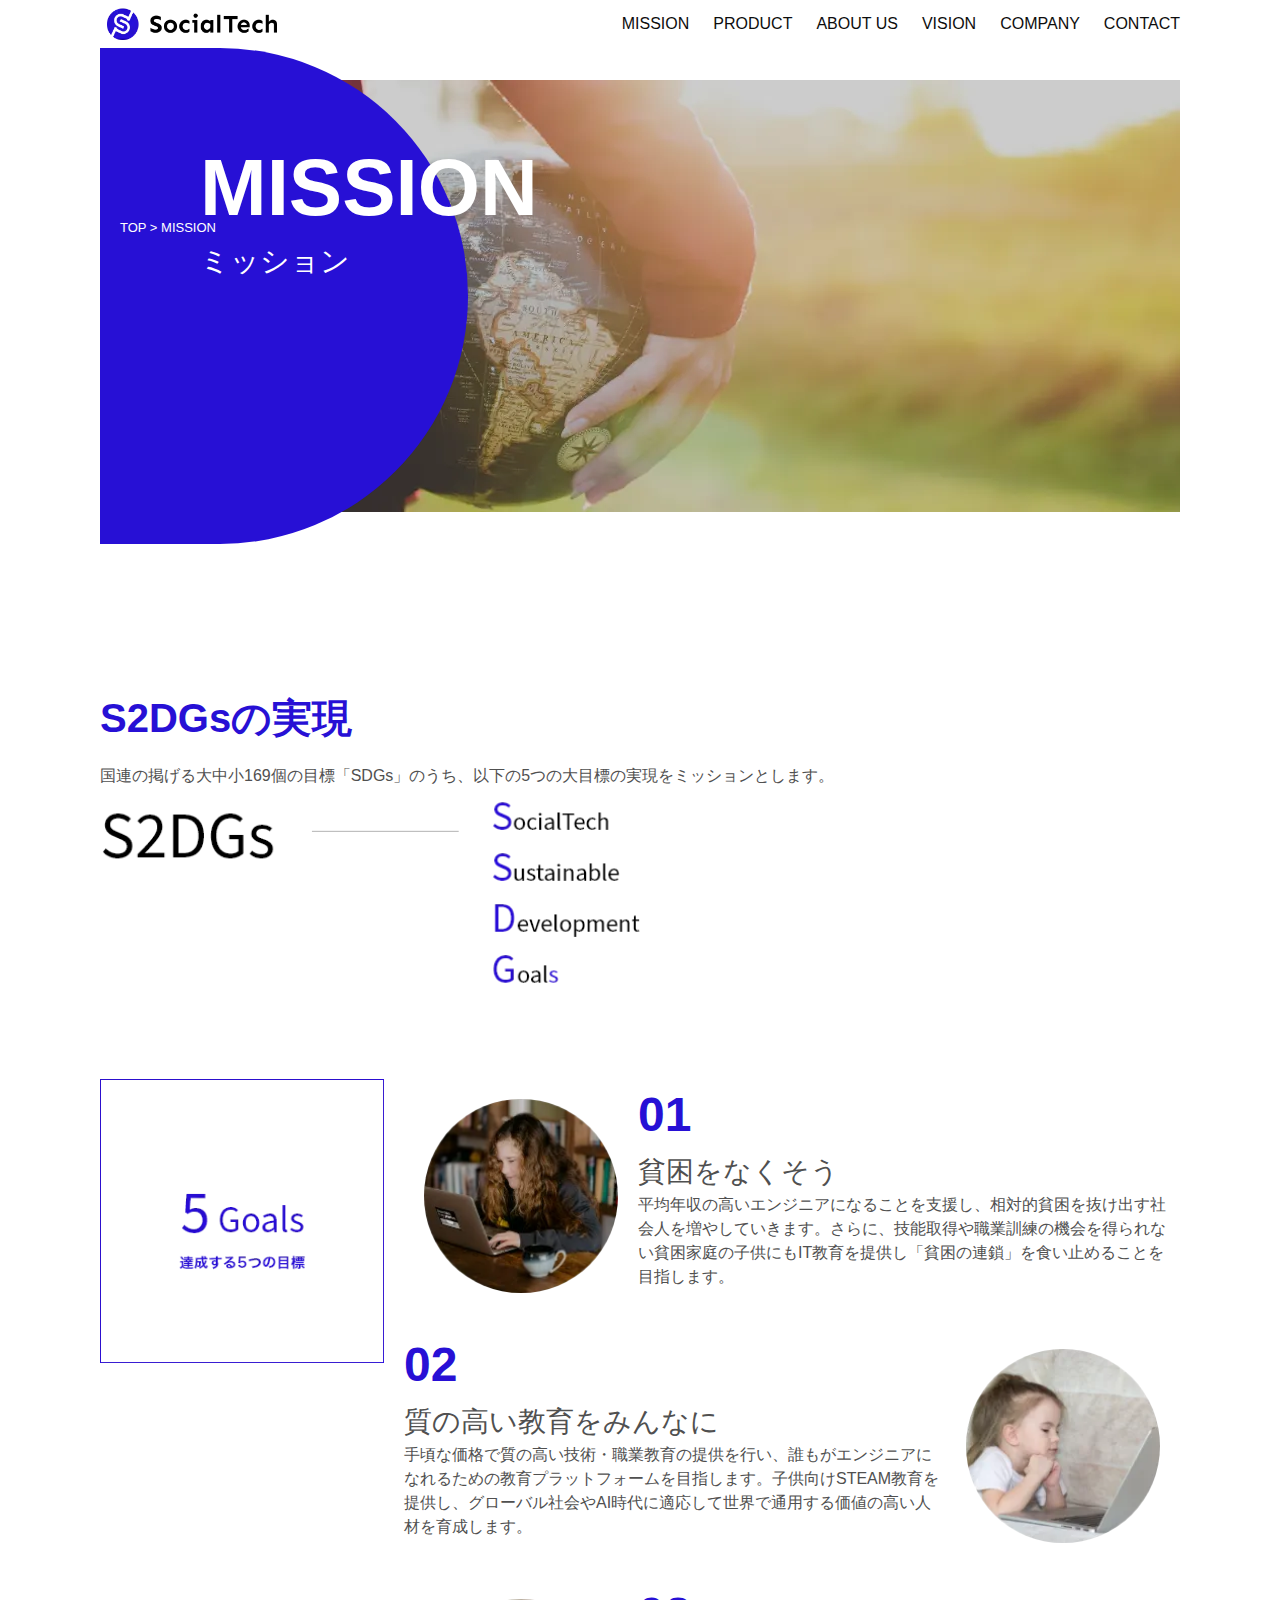
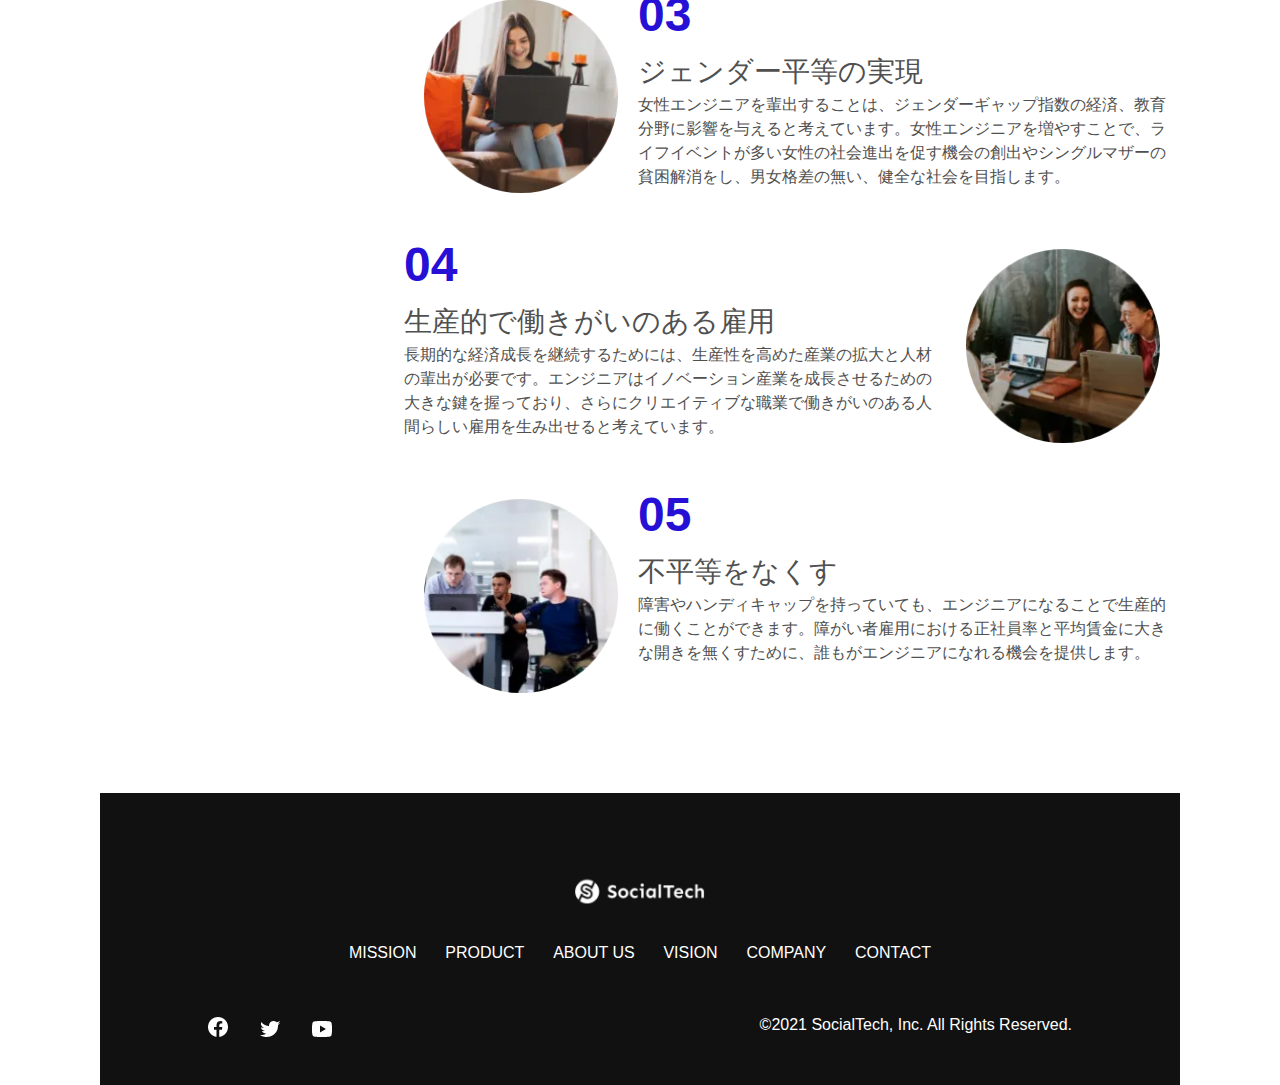
==== mission.html @ 4c39cb64 "初回コミット" ====
﻿<!DOCTYPE html>
<html lang="ja">
<head>
	<meta charset="UTF-8">
	<meta http-equiv="X-UA-Compatible" content="IE=edge">
	<!-- viewport -->
	<meta name="viewport" content="width=device-width, initial-scale=1.0">
	<meta name="description" content="SocialTechが目指す5つの目標（S2DGs）を紹介します。">
	<title>SocialTech - MISSION ミッション -</title>
	<!-- css -->
	<link rel="stylesheet" type="text/css" href="css/reset.css">
	<link rel="stylesheet" type="text/css" href="css/style.css">
	<link rel="stylesheet" type="text/css" href="css/responsive.css">

	<!-- インクルード読込 -->
 <script src="js/jquerymin3.6.3.js"></script>
 <script>
   $(function() {
					$("#header").load("header.html");
					$("#footer").load("footer.html");
			});
	</script>

</head>
<body>
	<!-- header.html読込 -->
	<div id="header"></div>

	<main>
		<article>

			<section id="mission-main">
				<div id="mission-title">
					<h1>MISSION</h1>
					<span>ミッション</span>
					<!-- <div>TOP > MISSION</div> -->
					<!-- <div id="breadcrumbs">TOP > MISSION</div> -->
					<div style=" position: absolute; top: 10.6rem; left: 1.25rem; font-size: 13px;">TOP > MISSION</div>
				</div>
			</section>

			<section id="mission-s2dgs">
				<h2 class="mission-h2">S2DGsの実現</h2>
				<p>国連の掲げる大中小169個の目標「SDGs」のうち、以下の5つの大目標の実現をミッションとします。</p>
				<img src="images/mission/mission-s2dgs.webp" alt="S2DGs">
			</section>
	
			<section id="mission-5goals">
				<div>
					<img id="s2dgs-image" src="images/mission/mission-5goals.webp" alt="5Goals">
				</div>

				<div>
					<div>
						<img class="fivegoals-image-left" src="images/mission/mission-5goals01.webp" alt="PCを操作する女の子">
						<span class="fivegoals-number">01</span>
						<h3 class="fivegoals-h3">貧困をなくそう</h3>
						<p class="fivegoals-p">
								平均年収の高いエンジニアになることを支援し、相対的貧困を抜け出す社会人を増やしていきます。さらに、技能取得や職業訓練の機会を得られない貧困家庭の子供にもIT教育を提供し「貧困の連鎖」を食い止めることを目指します。
						</p>
					</div>

					<div>
						<img class="fivegoals-image-right" src="images/mission/mission-5goals02.webp" alt="PCを見つめる小さい女の子">
						<span class="fivegoals-number">02</span>
						<h3 class="fivegoals-h3">質の高い教育をみんなに</h3>
						<p class="fivegoals-p">
								手頃な価格で質の高い技術・職業教育の提供を行い、誰もがエンジニアになれるための教育プラットフォームを目指します。子供向けSTEAM教育を提供し、グローバル社会やAI時代に適応して世界で通用する価値の高い人材を育成します。
						</p>
					</div>

					<div>
						<img class="fivegoals-image-left" src="images/mission/mission-5goals03.webp" alt="PCを操作する女性">
						<span class="fivegoals-number">03</span>
						<h3 class="fivegoals-h3">ジェンダー平等の実現</h3>
						<p class="fivegoals-p">
								女性エンジニアを輩出することは、ジェンダーギャップ指数の経済、教育分野に影響を与えると考えています。女性エンジニアを増やすことで、ライフイベントが多い女性の社会進出を促す機会の創出やシングルマザーの貧困解消をし、男女格差の無い、健全な社会を目指します。
						</p>
					</div>

					<div>
						<img class="fivegoals-image-right" src="images/mission/mission-5goals04.webp" alt="笑顔で話し合う3人の男女">
						<span class="fivegoals-number">04</span>
						<h3 class="fivegoals-h3">生産的で働きがいのある雇用</h3>
						<p class="fivegoals-p">
								長期的な経済成長を継続するためには、生産性を高めた産業の拡大と人材の輩出が必要です。エンジニアはイノベーション産業を成長させるための大きな鍵を握っており、さらにクリエイティブな職業で働きがいのある人間らしい雇用を生み出せると考えています。
						</p>
					</div>

					<div>
						<img class="fivegoals-image-left" src="images/mission/mission-5goals05.webp" alt="障害を持つ男性が生き生きと働く様子">
						<span class="fivegoals-number">05</span>
						<h3 class="fivegoals-h3">不平等をなくす</h3>
						<p class="fivegoals-p">
								障害やハンディキャップを持っていても、エンジニアになることで生産的に働くことができます。障がい者雇用における正社員率と平均賃金に大きな開きを無くすために、誰もがエンジニアになれる機会を提供します。
						</p>
					</div>
				</div>
				<!-- hako -->

			</section>

	 </article>
	</main>



	<!-- footer.html読込 -->
	<div id="footer"></div>
</body>
</html>
---- css/style.css ----
@charset "utf-8";
/* --------------------------------------------------------
	style
-------------------------------------------------------- */
/* ーーーーーーーーーーーーーーーindexページ */
/* main-visual */
 #main-visual{
  position: relative;
  height: 400px;
 }
 #main-visual > img{
  z-index: 10;
  max-width: 620px;
  position: absolute;
  top: 0;
  right: 0;
  border-radius: 476px 0 0 0;
 }
 #main-message{
  z-index: 11;
  max-width: 620px;
  height: 100%;
  width: 100%;
  position: absolute;
  top: 0;
  left: 0;
  background-color: #2710d5;
  border-radius: 0 0 476px 0;
 }
 #main-message > h1{
  color: #ffffff;
  font-size: 4.1rem;
  font-weight: 900;
  margin: 100px 0 0 50px;
 }
 #main-message > p{
  color: #ffffff;
  font-size: 2rem;
  margin: 0 0 0 50px;
 }

 /* mission */
 #mission #mission-flex{
  display: flex;
 }
 #mission #mission-flex > div{
  width: calc(100% / 2);
  margin: 2rem;
 }
 #mission #mission-flex > div > #s2dgs{
  margin-top: 3rem;
 }

 /* button-more もっとみる */
 a.button-more > img{
  margin-top: 1rem;
  width: 50%;
 }
 a.button-more:hover,
 a.button-more:active{
  opacity: 50%;
 }
 a.button-more:visited{
  opacity: 100%;
 }
 
 /* product */
 #product{
  background-color: #fafafa;
  padding: 0.62rem 2.5rem 0px;
 }
 #product > div{
  margin-top: 2rem;
  display: flex;
 }
 /* left */
 #product-left {
  width: 50%;
  margin-right: 1.25rem;
 }
/* right */
 #product-right {
  width: 50%;
  margin-left: 1.25rem;
  margin-top: 5rem;
 }
 /* 画像＋説明の枠 */
 #product-left > div {
  position: relative;
  height: 30rem;
  margin-right: 1.25rem;
 }
 #product-right > div {
  position: relative;
  height: 30rem;
  margin-left: 1.25rem;
 }
 /* 見出し */
 #product-left .product-explain,
 #product-right .product-explain{
  position: absolute;
  left: 0;
  top: 17.5rem;
  margin: 0 2.5rem;
  padding: 1.25rem;
  box-shadow: 5px 5px 10px rgba(0, 0, 0, 0.05);
  background-color: #ffffff;
 }
 /* 説明文の英語 */
 .product-explain > span {
  color: #2710d5;
  font-weight: bold;
  font-size: 16px;
  margin: 0;
 }
 /* 説明文 */
 .product-explain > p {
  font-size: 14px;
 }

 /* product-more bottonもっとみる */
 a.product-more{
  margin: 0 auto -2.8rem;
 }
 a.product-more:hover,
 a.product-more:active{
  opacity: 50%;
 }
 a.product-more:visited{
  opacity: 100%;
 }

 /* ABOUT US */
#aboutus > div{
display: flex;
}
/* 画像1 */
.culture-img{
 align-self: flex-start;
}
/* 画像2 */
.culture-img2{
 margin-top: 3.12rem;
}
/* table */
.culture-table{
 margin-right: 3.12rem;
}
/* 数字 */
.culture-table tr td{
 vertical-align: top;
}
.culture-table tr .culture-wrap{
 padding-top: 1rem;
}
.culture-table tr td .culture-num{
 font-size: 5rem;
 color: #2710d5;
 margin: 0 1.25rem 0 0;
}
/* 英語の見出し */
.culture-table tr td .culture-en{
 align-self: flex-start;
 font-size: 1.5rem;
 color: #2710d5;
 font-weight: 900;
 display: block;
}
/* 日本語の見出し */
.culture-table tr td .culture-jp{
 font-size: 1.75rem;
 font-weight: 900;
}

/* VISION */
#vision > div{
 display: flex;
 justify-content: space-between;
 flex-wrap: wrap;
}
#vision > div .vision-box{
 width: 300px;
 height: 300px;
 position: relative;
 margin-bottom: 1.87rem;
}
#vision > div .vision-box > img{
 position: absolute;
 top: 0;
 left: 0;
 z-index: 30;
}
#vision > div .vision-box > span{
 position: absolute;
 top: 0;
 left: 0;
 z-index: 31;
}
/* 英語の見出し */
#vision > div .vision-box span > h4{
 color: #2710d5;
 font-size: 1.25rem;
 margin: 5rem 0 0 0;
 font-weight: 900;
}
#vision > div .vision-box span > h4::first-letter {
 font-size: 2.5rem;
}
#vision > div .vision-box span > h5{
 font-size: 1.25rem;
 font-weight: 900;
}
#vision > div .vision-box span > p{
 margin-top: 0.62rem;
}

/* COMPANY */
/* table */
#company #company-table{
 width: 100%;
}
#company #company-table .tableheader{
 text-align: left;
 font-weight: 900;
 border-top: 1px solid #2710d5;
 border-bottom: 1px solid #2710d5;
 width: 30%;
 padding: 0.65rem 0 0.6rem 1rem;
}
#company #company-table .cell{
 text-align: left;
 border-top: 1px solid #ececec;
 border-bottom: 1px solid #ececec;
 width: 70%;
 padding: 1rem 0 1rem 1rem;
}
#company > iframe{
 margin-top: 2.5rem;
}

/* CONTACT */
#contact > form > div{
 display: flex;
 flex-direction: row;
 flex-wrap: wrap;
 padding-bottom: 1.87rem;
}
/* 左の見出し */
.contact-heading{
 width: 30%;
}
/* 見出しラベル */
.contact-label {
 font-weight: bold;
}
/* 必須 */
.contact-span {
 color: #ce2222;
 margin: 0 0 0 20px;
 font-weight: bold;
}
.contact-textbox{
 width: 400px;
 height: 56px;
 background-color: #fafafa;
 border-bottom: 1px solid #707070;
}
.contact-textarea{
 width: 400px;
 height: 200px;
 background-color: #fafafa;
 border-bottom: 1px solid #707070;
}
/* 個人情報の取り扱い */
details {
 width: 700px;
}
details > div {
 background-color: #fafafa;
 padding: 1.25rem;
} 
details > div > span {
 font-weight: bold;
}

/* ーーーーーーーーーーーーーーーMISSIONページ */
/* ミッションのメインビジュアル */
#mission-main{
 height: 496px;
 width: 100%;
 background-image: url("../images/mission/mission-main.webp");
 background-repeat: no-repeat;
 background-position-y: center;
}
#mission-title{
 background-color: #2710d5;
 width: 368px;
 height: 496px;
 border-radius: 0 248px 248px 0;
 position: relative;
}
/* MISSION */
#mission-title > h1{
 position: absolute;
 top: 5rem;
 left: 100px;
 font-size: 5rem;
 font-weight: 900;
 color: #ffffff;
}
/* ミッション */
#mission-title > span{
 position: absolute;
 top: 12rem;
 left: 100px;
 font-size: 1.8rem;
 color: #ffffff;
}
/* パンくずリスト */
#mission-title > div{
 position: absolute;
 top: 350px;
 left: 100px;
 font-size: 16px;
 color: #ffffff;
}

/* mission-s2dgs */
#mission-s2dgs .mission-h2{
 color: #2710d5;
 font-size: 2.5rem;
}
#mission-s2dgs .mission-h2::after{
 content: none;
}
#mission-s2dgs P{
 margin-top: 1rem;
}
#mission-s2dgs > img{
 width: 50%;
}

/* 丸抜き写真 */
#mission-5goals{
 display: flex;
}
#mission-5goals > div > #s2dgs-image{
 width: 304px;
 padding-right: 1.25rem;
}
#mission-5goals > div > div{
 margin-bottom: 2.5rem;
}
/* 右画像 */
#mission-5goals > div > div > .fivegoals-image-right{
 width: 25%;
 float: right;
 margin: 1.25rem;
}
/* 左画像 */
#mission-5goals > div > div > .fivegoals-image-left{
 width: 25%;
 float: left;
 margin: 1.25rem;
}
/* 数字 */
.fivegoals-number {
 color: #2710d5;
 font-size: 48px;
 font-weight: 900;
 margin: 0;
}
.fivegoals-h3 {
 font-size: 1.75rem;
}

/* ーーーーーーーーーーーーーーーPRODUCTページ */
/* プロダクトのメインビジュアル */
#product-main{
  height: 496px;
  width: 100%;
  background-image: url("../images/product/product-main.webp");
  background-repeat: no-repeat;
  background-position-y: center;
 }
 #product-title{
  background-color: #2710d5;
  width: 368px;
  height: 496px;
  border-radius: 0 248px 248px 0;
  position: relative;
 }
 /* PRODUCT */
 #product-title > h1{
  position: absolute;
  top: 5rem;
  left: 100px;
  font-size: 5rem;
  font-weight: 900;
  color: #ffffff;
 }
 /* プロダクト */
 #product-title > span{
  position: absolute;
  top: 12rem;
  left: 100px;
  font-size: 1.8rem;
  color: #ffffff;
 }
 /* パンくずリスト */
 #product-title > div{
  position: absolute;
  top: 350px;
  left: 100px;
  font-size: 16px;
  color: #ffffff;
 }
 /* 左画像box */
 .product-section1{
  position: relative;
  height: 340px;
}
/* 左画像 */
.product-section1 > img{
  position: absolute;
  top: 0;
  left: 0;
  width: 450px;
  margin: 0 40px 30px 0;
  border-radius: 0 432px 0 0;
}
/* 左画像文字 */
.product-section1 > div{
  position: absolute;
  top: 0;
  left: 480px;
}

 /* 右画像box */
.product-section2{
  position: relative;
  height: 340px;
}
/* 右画像 */
.product-section2 > img{
  position: absolute;
  top: 0;
  right: 0;
  width: 450px;
  margin: 0 0 0 20px;
  border-radius: 432px 0 0 0;
  background: #000;
}
/* 右画像文字box */
.product-section2 > div{
  width: 530px;
  position: absolute;
  top: 0;
  left: 0;
}
.product-section1 > div > h2,
.product-section2 > div > h2{
  color: #2710d5;
  font-size: 1.5rem;
  font-weight: 900;
  margin-top: -4rem;
}
.product-h3 {
  font-size: 1.75rem;
}
---- css/responsive.css ----
@charset "utf-8";
/* --------------------------------------------------------
	responsive
-------------------------------------------------------- */
/* 画面幅が768px以上のとき */
@media screen and (min-width: 768px) {
 /* PC用のスタイルを指定する */
 body {
  max-width: 1080px;
  min-width: 960px;
  margin: 0 auto;
 }
}

/* 画面幅が767px以下のとき */
@media screen and (max-width: 767px) {
 /* スマートフォン用のスタイルを指定する */
	body {
  min-width: 375px;
 }
	/* ーーーーーーーーーーーーーーーindexページ */
	/* main-visual */
	#main-visual {
		position: relative;
		height: 29.4rem;
		width: 100%;
		overflow: hidden;
		margin-bottom: -6.25rem;
	}
	#main-visual > div {
		position: absolute;
		top: 0;
		left: 0;
		background-color: #2710d5;
		color: white;
		border-radius: 0 0 476px 0;
		text-align: center;
		height: 280px;
		width: 100%;
		z-index: 11;
	}
 #main-visual > div > h1{
		font-size: 2.1rem;
		margin: 5.6rem 0 0 0;
	}
 #main-visual > div > p{
		font-size: 1.2rem;
		margin: 0.5rem 0 0 0;
	}
 #main-visual > img {
		width: 100%;
		border-radius: 476px 0 0 0;
		z-index: 10;
		position: absolute;
		top: 13.75rem;
		right: 0;
}

 /* mission */
 #mission #mission-flex{
  display: block;
 }
 #mission #mission-flex > div{
  width: 90%;
  margin: 0 auto;
 }

 /* product */
 #product > div{
  margin-top: 2rem;
  display: block;
 }
 /* left */
 #product-left {
  width: 100%;
  margin: 0 auto;
 }
/* right */
#product-right{
	width: 100%;
	margin: 0 auto;
}
/* 画像＋説明の枠 */
#product-left > div{
	position: relative;
	height: 30rem;
	margin: 0 auto;
}
#product-right > div{
	position: relative;
	height: 30rem;
	margin: 0 auto;
}
 /* 見出し */
#product-left .product-explain,
#product-right .product-explain{
	position: absolute;
	left: 0;
	top: 16rem;
	margin: 0 auto;
	padding: 1.25rem;
	box-shadow: 5px 5px 10px rgba(0, 0, 0, 0.05);
	background-color: #ffffff;
}
/* product-more bottonもっとみる */
div > a.product-more > img{
	margin: 0 0 -3rem 0 ;
}

/* ABOUT US */
#aboutus{
	width: 90%;
}
#aboutus > div{
	display: flex;
	flex-direction: column;
}
/* 画像1 */
.culture-img{
	order: 1;
}
/* table */
.culture-table{
 margin: 0 auto;
	order: 2;
}

/* VISION */
#vision{
	width: 90%;
}
#vision > div{
 display: flex;
 justify-content: space-between;
 flex-wrap: wrap;
}
#vision > div .vision-box{
 margin: 0 auto;
 position: relative;
 margin-bottom: 1.87rem;
}
#vision > div .vision-box > img{
 width: 100%;
	position: absolute;
 top: 0;
 left: 0;
	right: 0;
 z-index: 30;
}

/* COMPANY */
#company{
	width: 90%;
}

/* CONTACT */
#contact{
	width: 90%;
}
#contact > form > div{
 display: block;
 /* flex-direction: row;
 flex-wrap: wrap; */
 padding-bottom: 1.87rem;
}
/* 左の見出し */
.contact-heading{
 width: 100%;
}
.contact-textbox{
	width: 100%;
 height: 56px;
}
.contact-textarea{
	width: 100%;
 height: 200px;
}
/* 個人情報の取り扱い */
details {
 width: 100%;
}


/* ーーーーーーーーーーーーーーーMISSIONページ */
/* ミッションのメインビジュアル */
#mission-main{
	height: 256px;
	width: 100%;
 background-image: url("../images/mission/mission-main.webp");
 background-repeat: no-repeat;
 background-position-y: center;
	background-size: auto 208px;
}
#mission-title{
 background-color: #2710d5;
 width: 136px;
 height: 256px;
 border-radius: 0 248px 248px 0;
 position: relative;
}
/* MISSION */
#mission-title > h1{
	position: absolute;
	top: 2rem;
	left: 1.25rem;
	font-size: 3rem;
	font-weight: 900;
	color: #ffffff;
}
/* ミッション */
#mission-title > span{
	position: absolute;
	top: 6rem;
	left: 1.25rem;
	font-size: 1.25rem;
	color: #ffffff;
}


/* パンくずリスト */
#mission-title > #breadcrumbs{
	/* position: absolute;
	top: 10.6rem;
	left: 1.25rem;
	font-size: 13px; */
	color: #ffffff;
}


/* mission-s2dgs */
#mission-s2dgs{
	width: 90%;
}
#mission-s2dgs .mission-h2{
 color: #2710d5;
 font-size: 2.8rem;
}
#mission-s2dgs > img{
 width: 100%;
}
#mission-5goals{
 display: block;
}
#mission-5goals > div{
	width: 90%;
	margin: 0 auto;
}
#mission-5goals > div > #s2dgs-image{
	width: 100%;
	padding: 0;
}
#mission-5goals > div > div{
	width: 100%;
}
/* 右画像 */
#mission-5goals > div > div > .fivegoals-image-right{
 width: 80%;
	float: none;
 margin: 2.3rem;
}
/* 左画像 */
#mission-5goals > div > div > .fivegoals-image-left{
 width: 80%;
	float: none;
 margin: 2.3rem;
}

/* ーーーーーーーーーーーーーーーPRODUCTページ */
/* プロダクトのメインビジュアル */
#product-main{
	height: 256px;
	width: 100%;
 background-image: url("../images/product/product-main.webp");
 background-repeat: no-repeat;
 background-position-y: center;
	background-size: auto 208px;
}
#product-title{
 background-color: #2710d5;
 width: 136px;
 height: 256px;
 border-radius: 0 248px 248px 0;
 position: relative;
}
/* PRODUCT */
#product-title > h1{
	position: absolute;
	top: 2rem;
	left: 1.25rem;
	font-size: 3rem;
	font-weight: 900;
	color: #ffffff;
}
/* プロダクト */
#product-title > span{
	position: absolute;
	top: 6rem;
	left: 1.25rem;
	font-size: 1.25rem;
	color: #ffffff;
}
 /* パンくずリスト */
#product-title > div{
	position: absolute;
	top: 10.6rem;
	left: 1.25rem;
	font-size: 13px;
	color: #ffffff;
}
/* 左画像box */
.product-section1 {
	width: 90%;
	height: 37.5rem;
	display: flex;
	flex-direction: column;
}
.addition{
	height: 43.75rem;
	display: flex;
	flex-direction: column;
}
/* 左画像 */
.product-section1 > img {
	order: 1;
	width: 100%;
	border-radius: 300px 0 0 0;
}
/* 左画像文字box */
.product-section1 > div {
	width: 100%;
	margin-top: 270px;
	order: 2;
	position: absolute;
  top: 0;
  left: 0;
}
/* 右画像box */
.product-section2 {
	width: 90%;
	height: 40rem;
	display: flex;
	flex-direction: column;
}
/* 右画像 */
.product-section2 > img {
	order: 1;
	width: 100%;
	border-radius: 300px 0 0 0;
}
/* 右画像文字box */
.product-section2 > div {
	width: 100%;
	margin-top: 270px;
	order: 2;
}

}
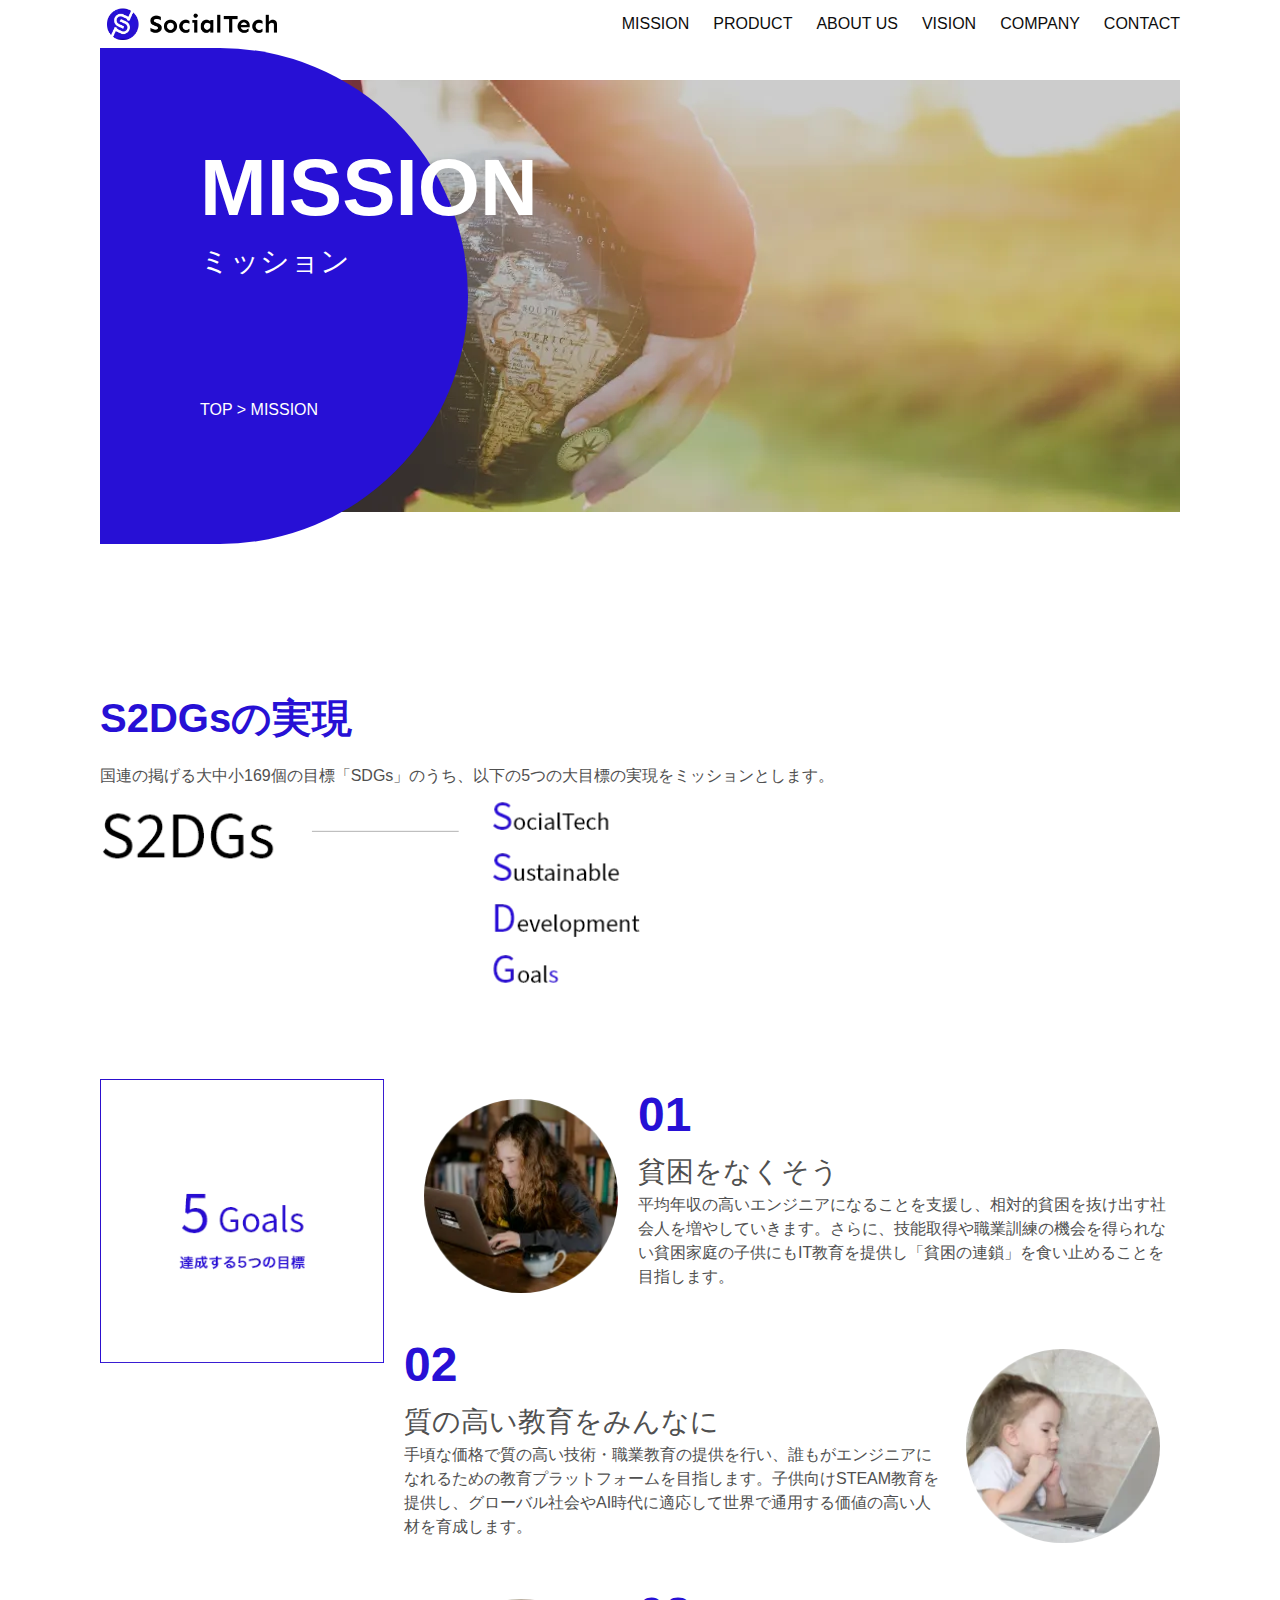
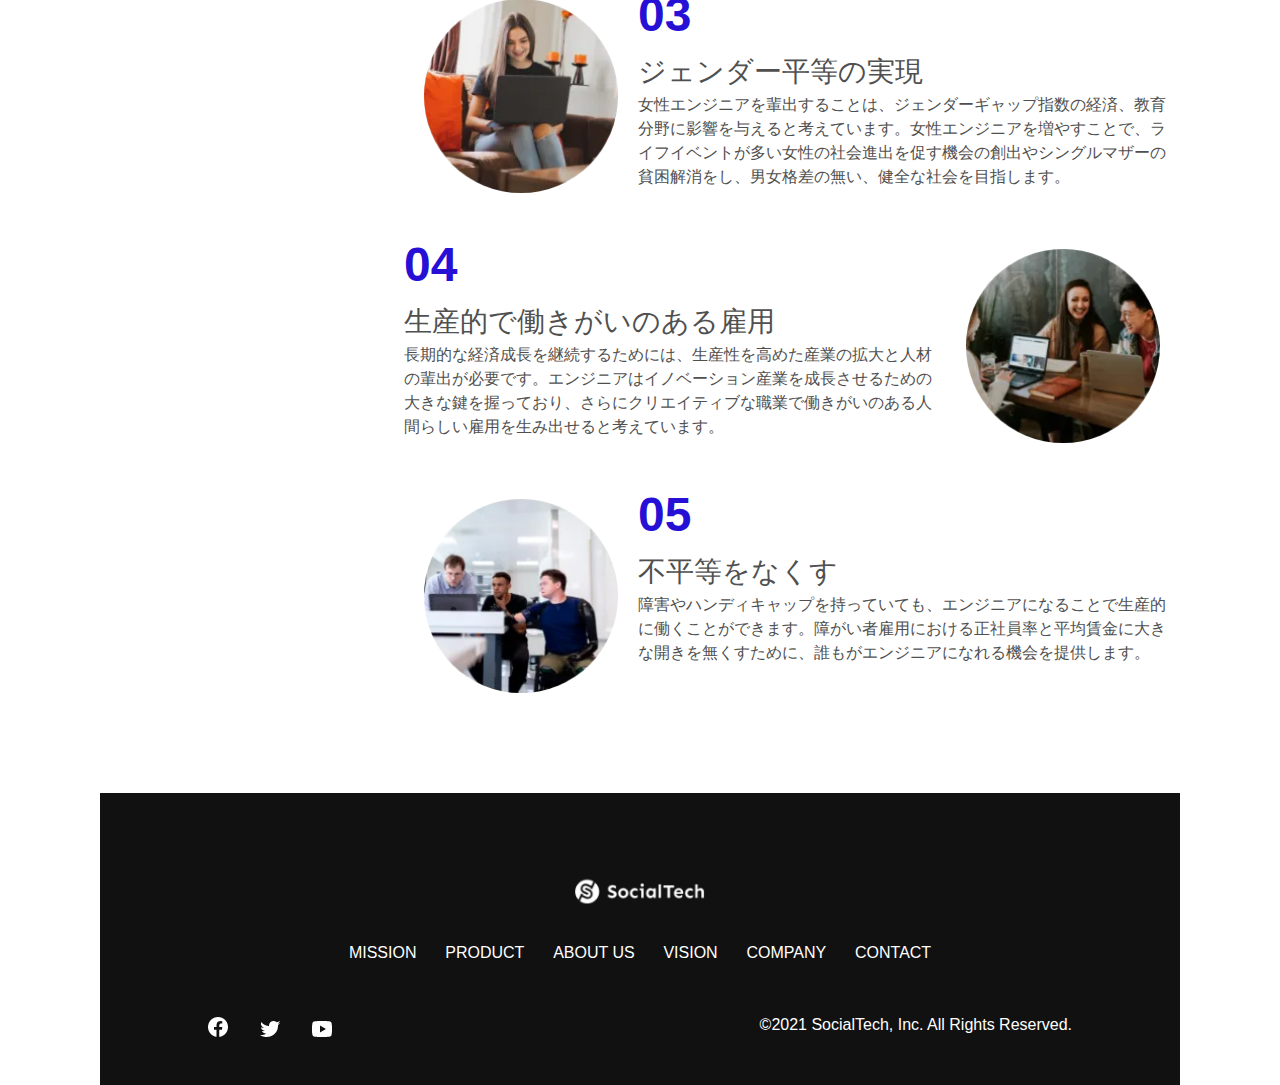
==== commit 9613c094: "２回目コミット" ====
--- a/mission.html
+++ b/mission.html
@@ -33,9 +33,7 @@
 				<div id="mission-title">
 					<h1>MISSION</h1>
 					<span>ミッション</span>
-					<!-- <div>TOP > MISSION</div> -->
-					<!-- <div id="breadcrumbs">TOP > MISSION</div> -->
-					<div style=" position: absolute; top: 10.6rem; left: 1.25rem; font-size: 13px;">TOP > MISSION</div>
+					<div>TOP > MISSION</div>
 				</div>
 			</section>
 
--- a/css/responsive.css
+++ b/css/responsive.css
@@ -215,14 +215,13 @@
 	font-size: 1.25rem;
 	color: #ffffff;
 }
-
-
 /* パンくずリスト */
-#mission-title > #breadcrumbs{
-	/* position: absolute;
+#mission-title > div{
+	position: absolute;
 	top: 10.6rem;
 	left: 1.25rem;
-	font-size: 13px; */
+	transform: translate( 1.25px, 10.6px);
+	font-size: 13px;
 	color: #ffffff;
 }
 
